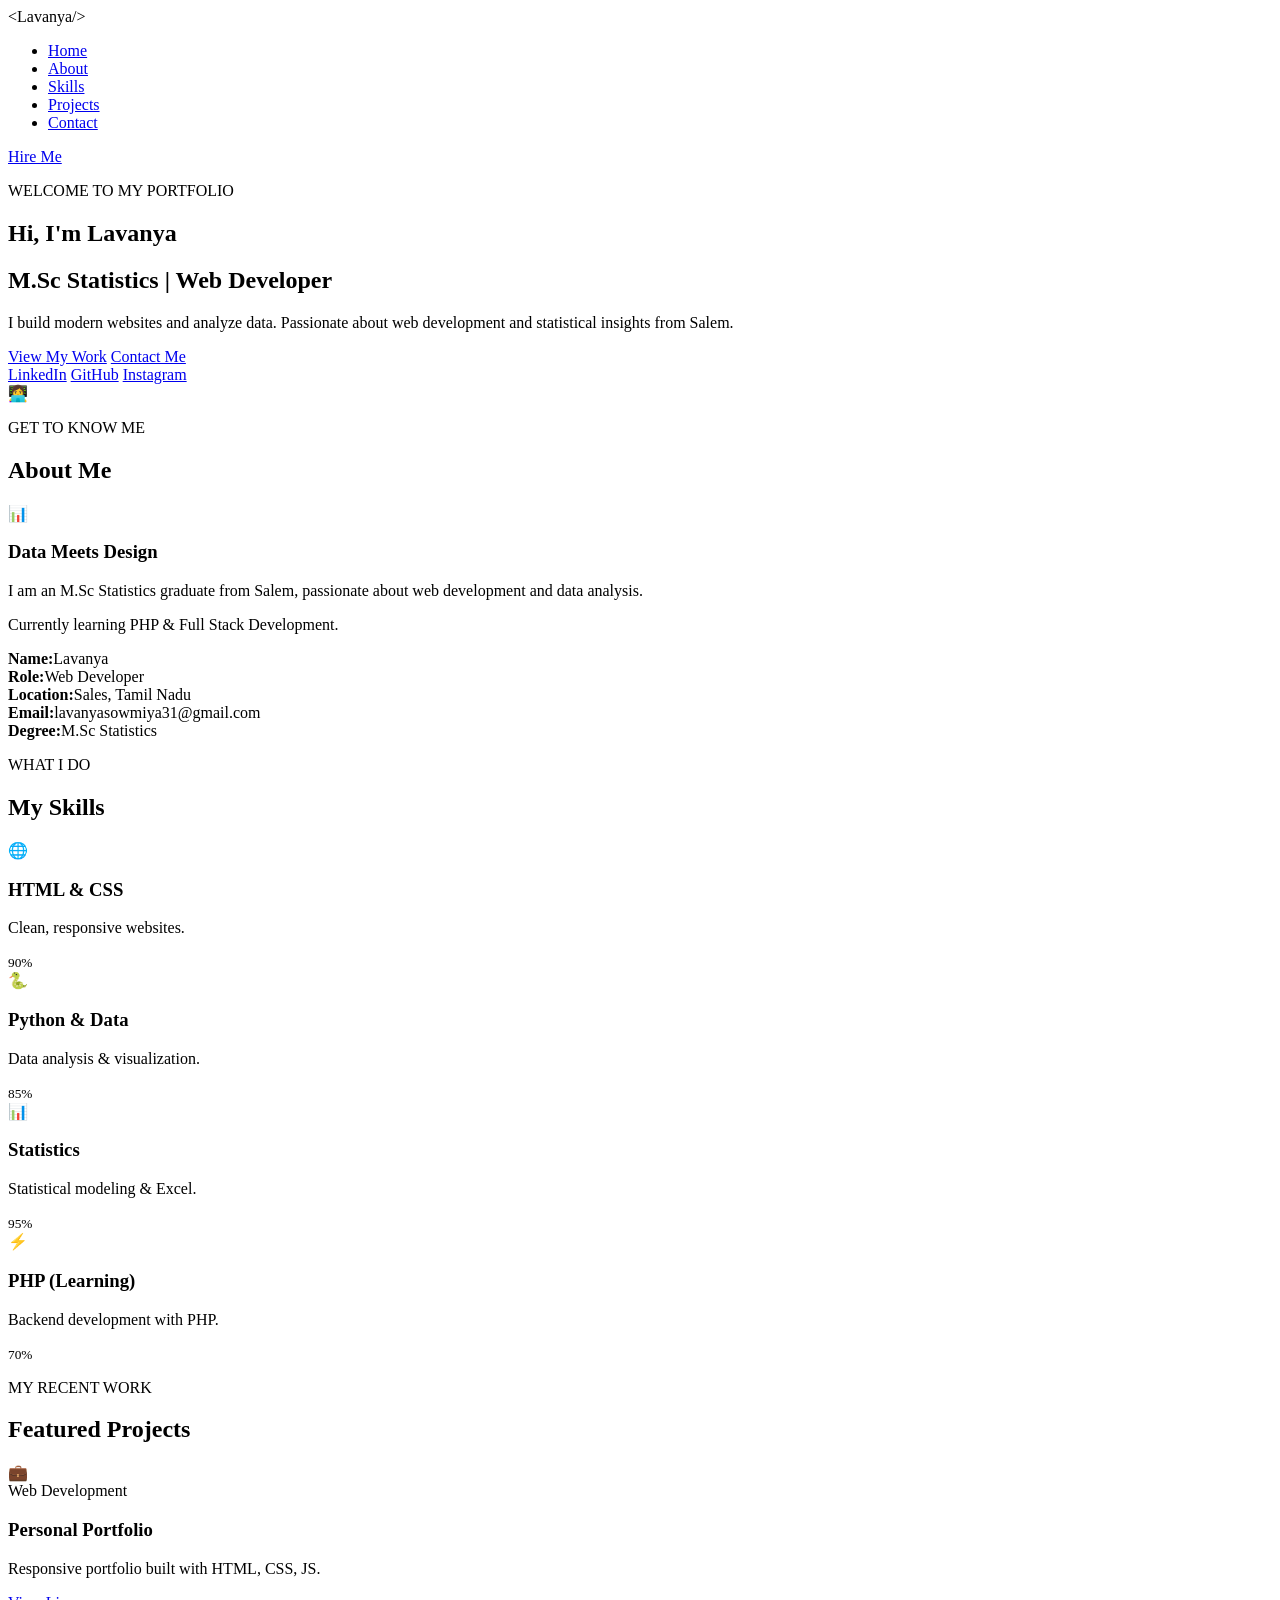
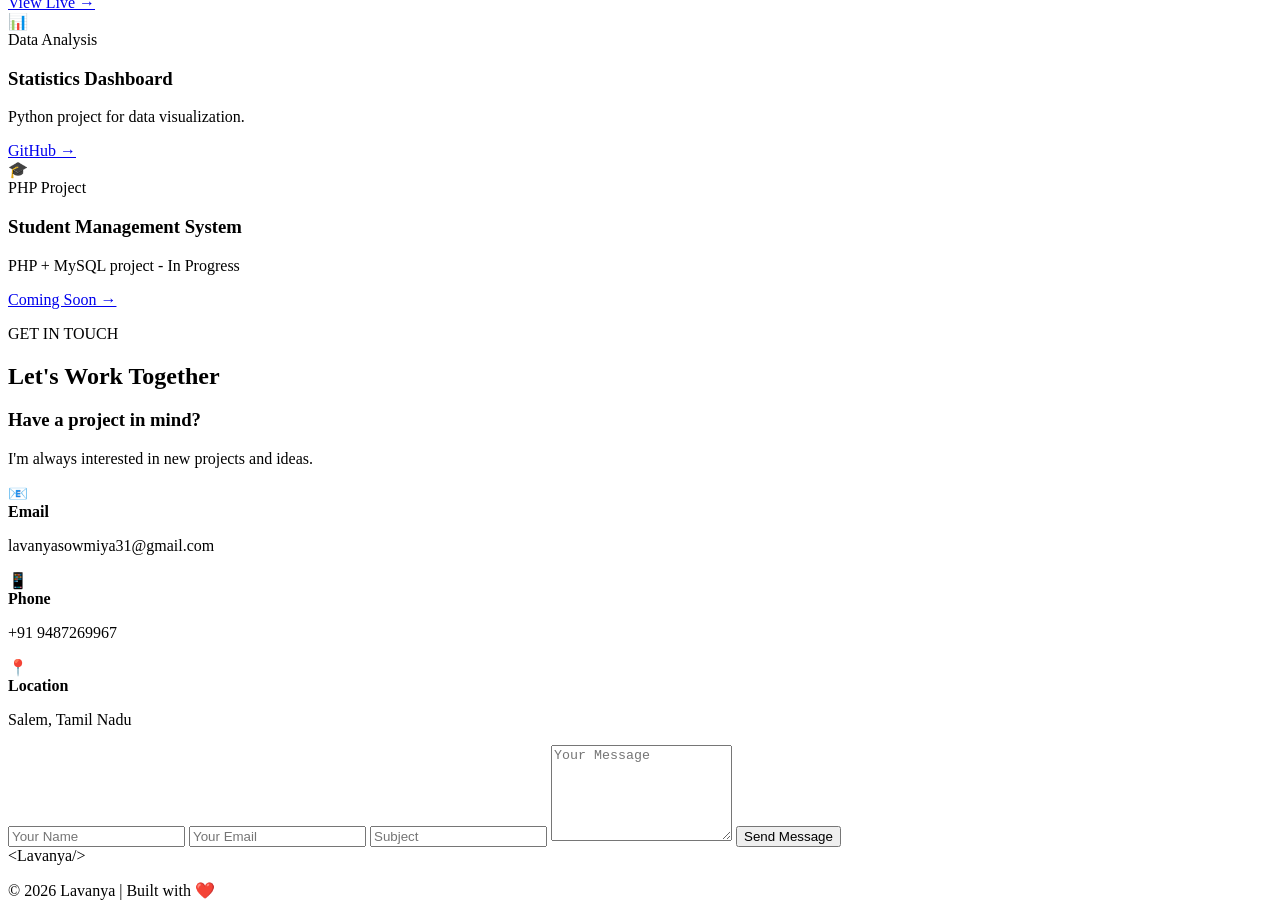
==== protfolio.html @ 8926d456 "Add files via upload" ====
<!DOCTYPE html>
<html lang="en">
<head>
    <meta charset="UTF-8">
    <meta name="viewport" content="width=device-width, initial-scale=1.0">
    <title>Lavanya | Web Developer</title>
    <link rel="stylesheet" href="protfolio.css">
</head>
<body>

    <header>
        <nav class="navbar">
            <div class="logo"><span>&lt;</span>Lavanya<span>/&gt;</span></div>
            <ul class="nav-links">
                <li><a href="#home">Home</a></li>
                <li><a href="#about">About</a></li>
                <li><a href="#skills">Skills</a></li>
                <li><a href="#projects">Projects</a></li>
                <li><a href="#contact">Contact</a></li>
            </ul>
            <a href="#contact" class="nav-button">Hire Me</a>
        </nav>
    </header>

    <section class="hero" id="home">
        <div class="hero-content">
            <p class="welcome">WELCOME TO MY PORTFOLIO</p>
            <h1>Hi, I'm <span>Lavanya</span></h1>
            <h2>M.Sc Statistics | Web Developer</h2>
            <p class="hero-text">I build modern websites and analyze data. Passionate about web development and statistical insights from Salem.</p>
            <div class="hero-buttons">
                <a href="#projects" class="btn primary">View My Work</a>
                <a href="#contact" class="btn secondary">Contact Me</a>
            </div>
            <div class="social-links">
                <a href="#">LinkedIn</a>
                <a href="#">GitHub</a>
                <a href="#">Instagram</a>
            </div>
        </div>
        <div class="hero-image">
            <div class="profile-circle"><div class="profile-icon">👩‍💻</div></div>
        </div>
    </section>

    <section class="about section" id="about">
        <div class="section-title"><p>GET TO KNOW ME</p><h2>About Me</h2></div>
        <div class="about-container">
            <div class="about-image"><div class="about-card">📊</div></div>
            <div class="about-content">
                <h3>Data Meets Design</h3>
                <p>I am an M.Sc Statistics graduate from Salem, passionate about web development and data analysis.</p>
                <p>Currently learning PHP & Full Stack Development.</p>
                <div class="about-info">
                    <div><strong>Name:</strong><span>Lavanya</span></div>
                    <div><strong>Role:</strong><span>Web Developer</span></div>
                    <div><strong>Location:</strong><span>Sales, Tamil Nadu</span></div>
                    <div><strong>Email:</strong><span>lavanyasowmiya31@gmail.com</span></div>
                    <div><strong>Degree:</strong><span>M.Sc Statistics</span></div>
                </div>
            </div>
        </div>
    </section>

    <section class="skills section" id="skills">
        <div class="section-title"><p>WHAT I DO</p><h2>My Skills</h2></div>
        <div class="skills-grid">
            <div class="skill-card"><div class="skill-icon">🌐</div><h3>HTML & CSS</h3><p>Clean, responsive websites.</p><div class="progress"><span style="width:90%;"></span></div><small>90%</small></div>
            <div class="skill-card"><div class="skill-icon">🐍</div><h3>Python & Data</h3><p>Data analysis & visualization.</p><div class="progress"><span style="width:85%;"></span></div><small>85%</small></div>
            <div class="skill-card"><div class="skill-icon">📊</div><h3>Statistics</h3><p>Statistical modeling & Excel.</p><div class="progress"><span style="width:95%;"></span></div><small>95%</small></div>
            <div class="skill-card"><div class="skill-icon">⚡</div><h3>PHP (Learning)</h3><p>Backend development with PHP.</p><div class="progress"><span style="width:70%;"></span></div><small>70%</small></div>
        </div>
    </section>

    <section class="projects section" id="projects">
        <div class="section-title"><p>MY RECENT WORK</p><h2>Featured Projects</h2></div>
        <div class="project-grid">
            <div class="project-card"><div class="project-image project-one">💼</div><div class="project-content"><span>Web Development</span><h3>Personal Portfolio</h3><p>Responsive portfolio built with HTML, CSS, JS.</p><a href="#">View Live →</a></div></div>
            <div class="project-card"><div class="project-image project-two">📊</div><div class="project-content"><span>Data Analysis</span><h3>Statistics Dashboard</h3><p>Python project for data visualization.</p><a href="#">GitHub →</a></div></div>
            <div class="project-card"><div class="project-image project-three">🎓</div><div class="project-content"><span>PHP Project</span><h3>Student Management System</h3><p>PHP + MySQL project - In Progress</p><a href="#">Coming Soon →</a></div></div>
        </div>
    </section>

    <section class="contact section" id="contact">
        <div class="section-title"><p>GET IN TOUCH</p><h2>Let's Work Together</h2></div>
        <div class="contact-container">
            <div class="contact-info">
                <h3>Have a project in mind?</h3>
                <p>I'm always interested in new projects and ideas.</p>
                <div class="contact-item">📧<div><strong>Email</strong><p>lavanyasowmiya31@gmail.com</p></div></div>
                <div class="contact-item">📱<div><strong>Phone</strong><p>+91 9487269967</p></div></div>
                <div class="contact-item">📍<div><strong>Location</strong><p>Salem, Tamil Nadu</p></div></div>
            </div>
            <form class="contact-form">
                <input type="text" placeholder="Your Name" required>
                <input type="email" placeholder="Your Email" required>
                <input type="text" placeholder="Subject">
                <textarea rows="6" placeholder="Your Message"></textarea>
                <button type="submit">Send Message</button>
            </form>
        </div>
    </section>

    <footer>
        <div class="footer-logo"><span>&lt;</span>Lavanya<span>/&gt;</span></div>
        <p>© 2026 Lavanya | Built with ❤️</p>
    </footer>

</body>
</html>
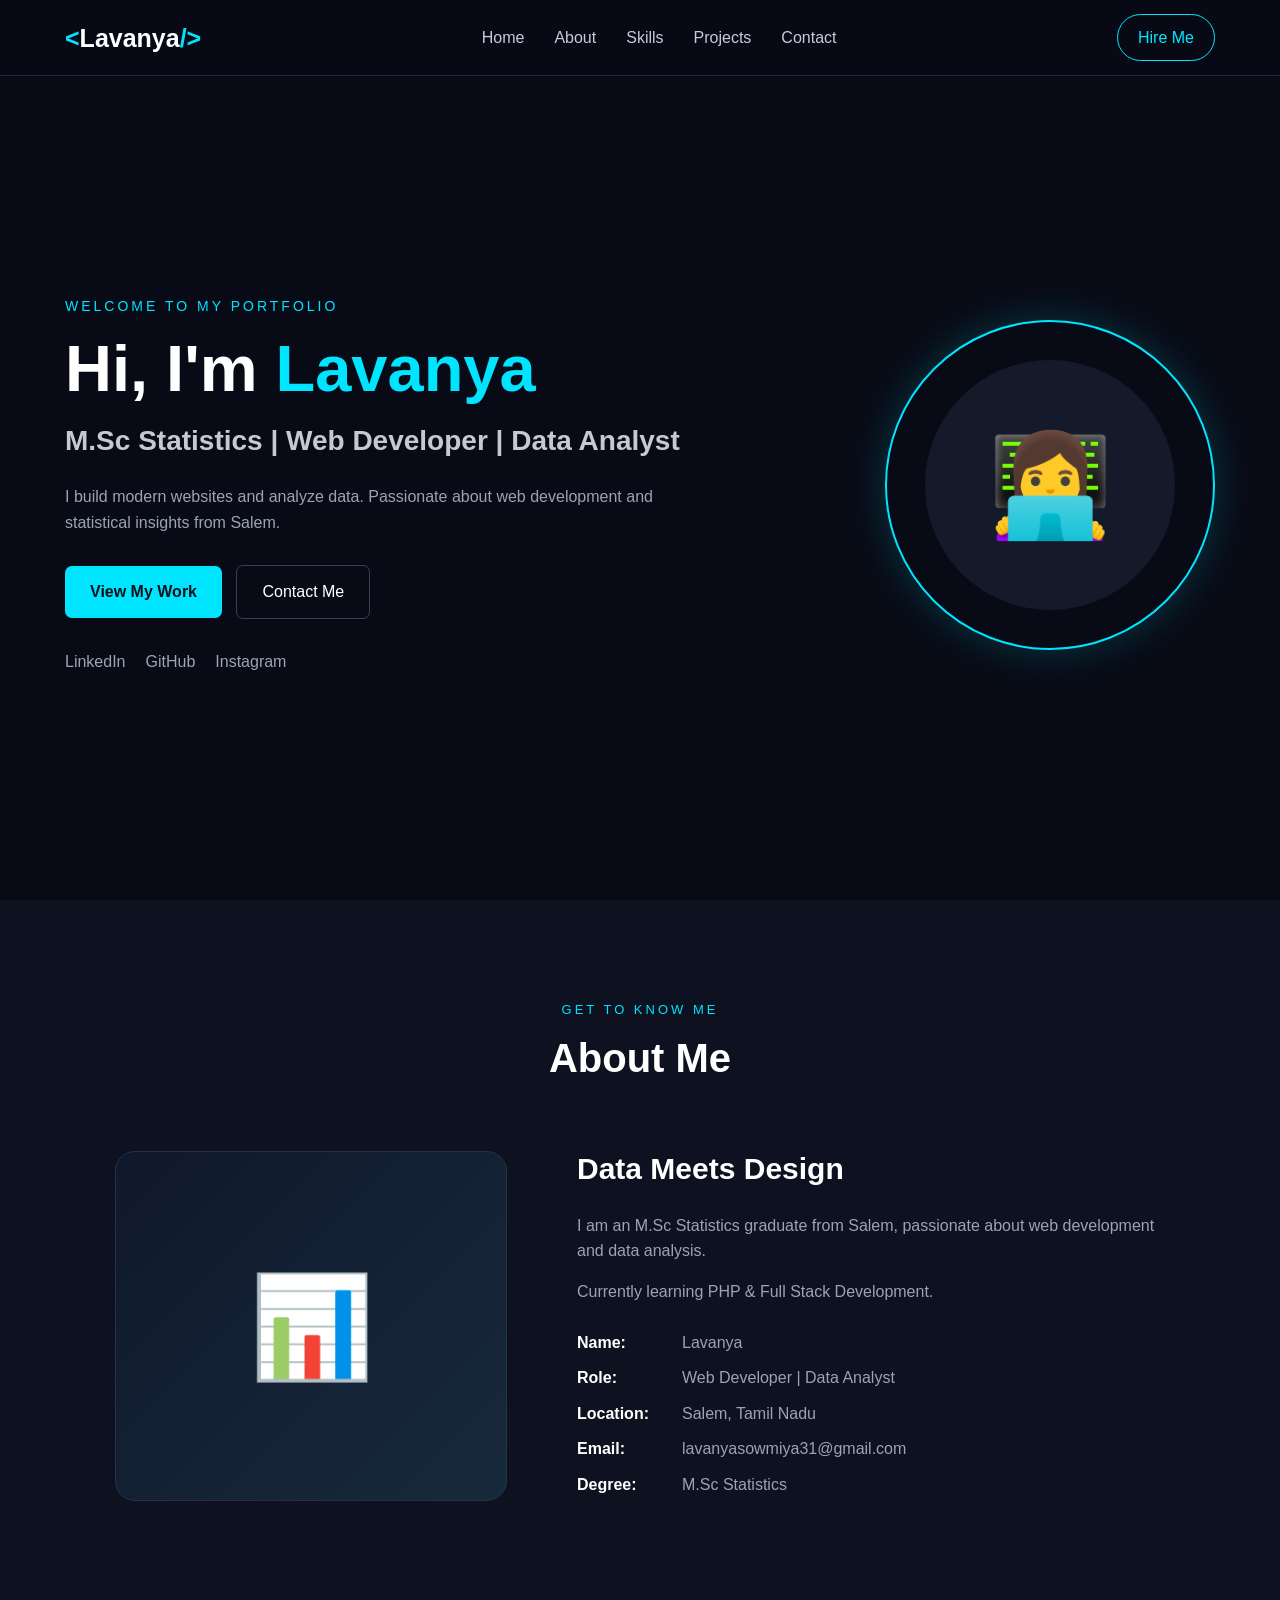
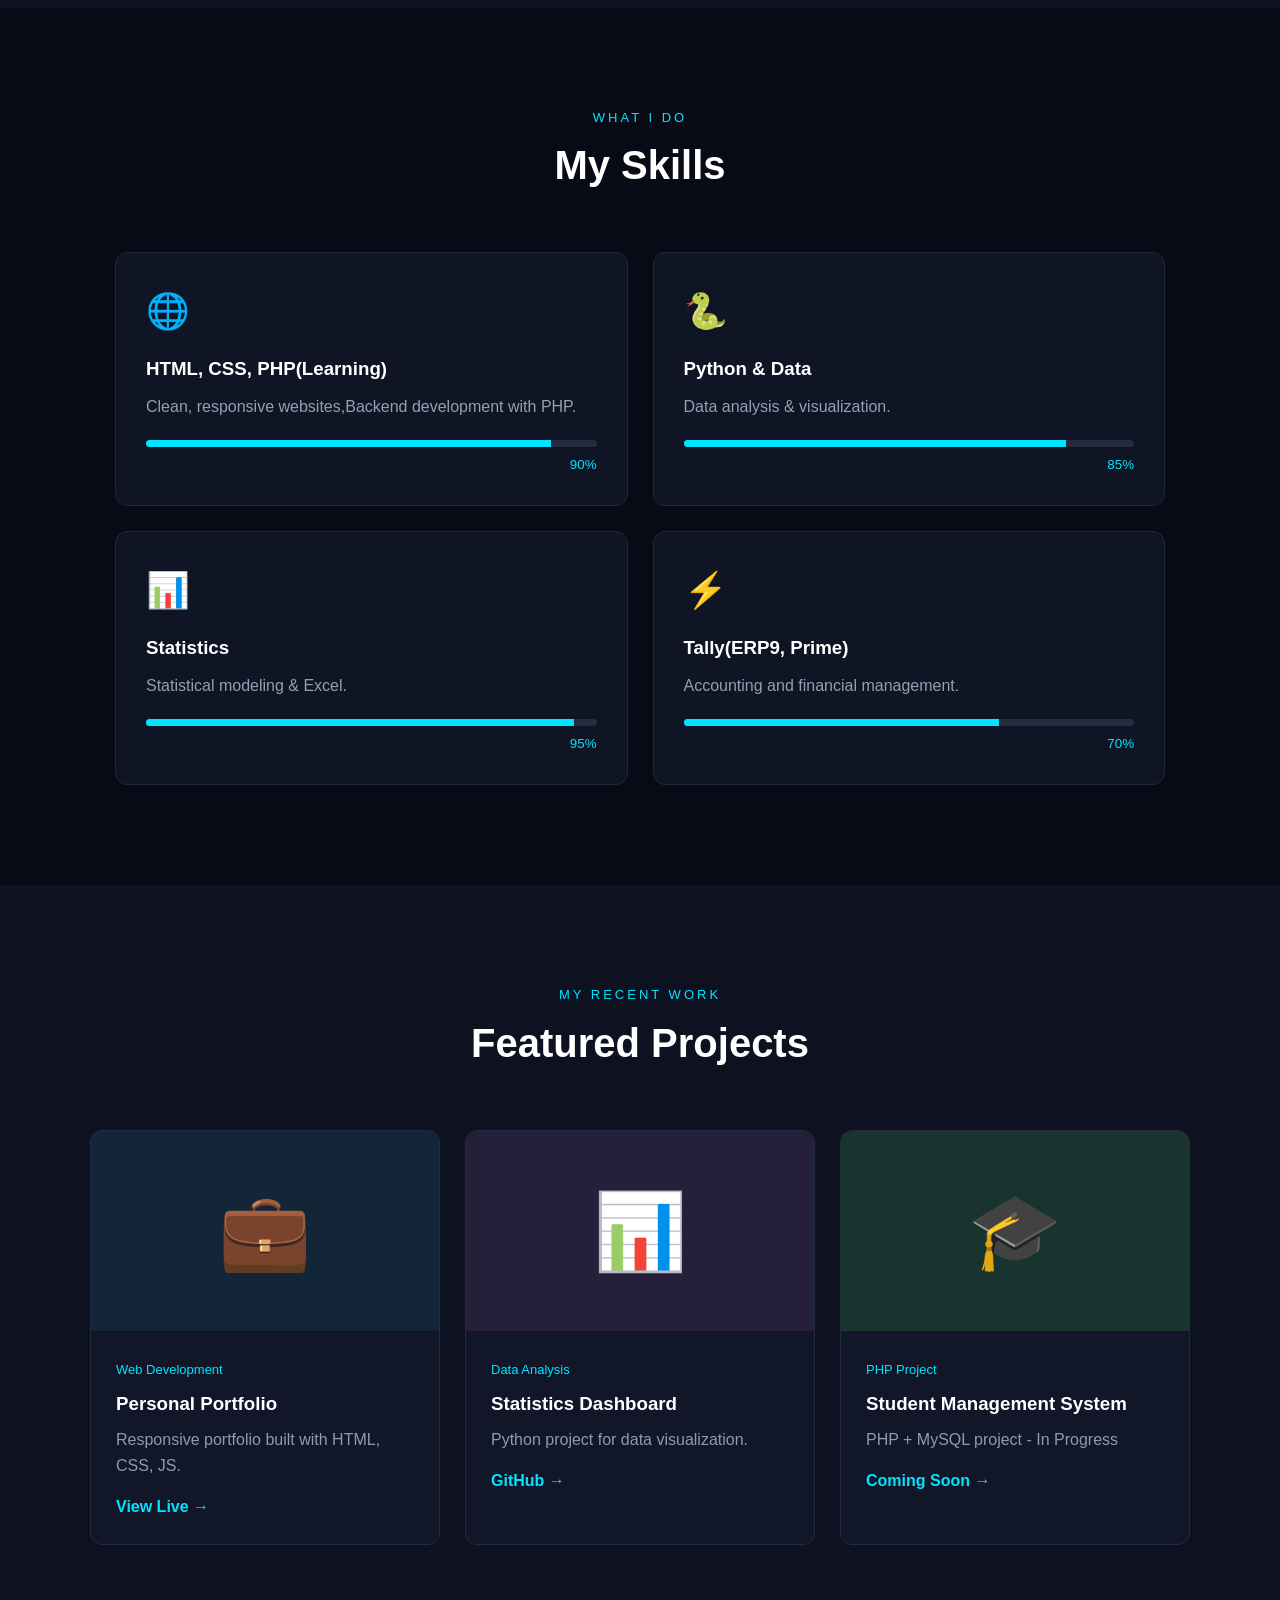
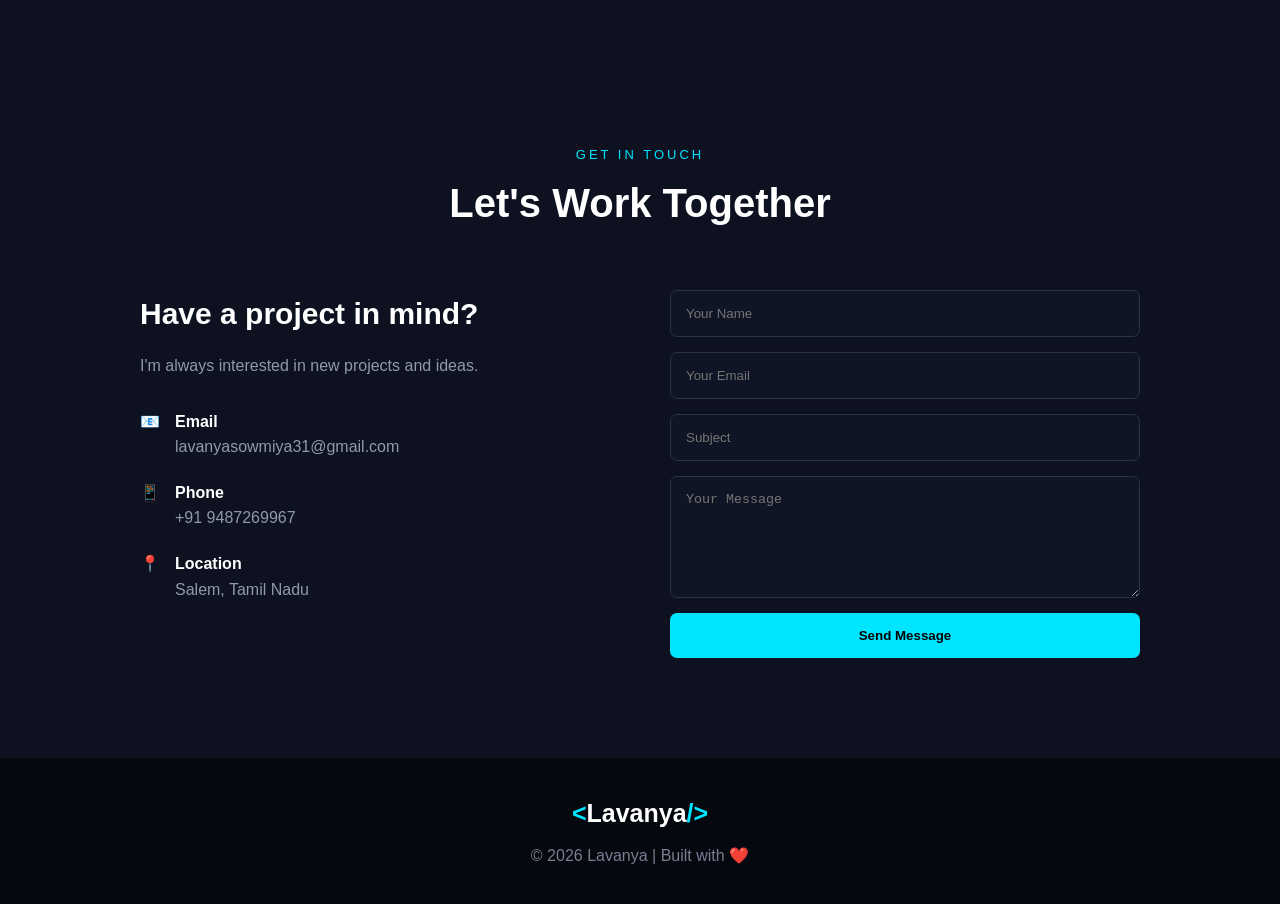
==== commit 79105070: "Add files via upload" ====
--- a/protfolio.html
+++ b/protfolio.html
@@ -26,7 +26,7 @@
         <div class="hero-content">
             <p class="welcome">WELCOME TO MY PORTFOLIO</p>
             <h1>Hi, I'm <span>Lavanya</span></h1>
-            <h2>M.Sc Statistics | Web Developer</h2>
+            <h2>M.Sc Statistics | Web Developer | Data Analyst</h2>
             <p class="hero-text">I build modern websites and analyze data. Passionate about web development and statistical insights from Salem.</p>
             <div class="hero-buttons">
                 <a href="#projects" class="btn primary">View My Work</a>
@@ -53,8 +53,8 @@
                 <p>Currently learning PHP & Full Stack Development.</p>
                 <div class="about-info">
                     <div><strong>Name:</strong><span>Lavanya</span></div>
-                    <div><strong>Role:</strong><span>Web Developer</span></div>
-                    <div><strong>Location:</strong><span>Sales, Tamil Nadu</span></div>
+                    <div><strong>Role:</strong><span>Web Developer | Data Analyst</span></div>
+                    <div><strong>Location:</strong><span>Salem, Tamil Nadu</span></div>
                     <div><strong>Email:</strong><span>lavanyasowmiya31@gmail.com</span></div>
                     <div><strong>Degree:</strong><span>M.Sc Statistics</span></div>
                 </div>
@@ -65,10 +65,10 @@
     <section class="skills section" id="skills">
         <div class="section-title"><p>WHAT I DO</p><h2>My Skills</h2></div>
         <div class="skills-grid">
-            <div class="skill-card"><div class="skill-icon">🌐</div><h3>HTML & CSS</h3><p>Clean, responsive websites.</p><div class="progress"><span style="width:90%;"></span></div><small>90%</small></div>
+            <div class="skill-card"><div class="skill-icon">🌐</div><h3>HTML, CSS, PHP(Learning)</h3><p>Clean, responsive websites,Backend development with PHP.</p><div class="progress"><span style="width:90%;"></span></div><small>90%</small></div>
             <div class="skill-card"><div class="skill-icon">🐍</div><h3>Python & Data</h3><p>Data analysis & visualization.</p><div class="progress"><span style="width:85%;"></span></div><small>85%</small></div>
             <div class="skill-card"><div class="skill-icon">📊</div><h3>Statistics</h3><p>Statistical modeling & Excel.</p><div class="progress"><span style="width:95%;"></span></div><small>95%</small></div>
-            <div class="skill-card"><div class="skill-icon">⚡</div><h3>PHP (Learning)</h3><p>Backend development with PHP.</p><div class="progress"><span style="width:70%;"></span></div><small>70%</small></div>
+            <div class="skill-card"><div class="skill-icon">⚡</div><h3>Tally(ERP9, Prime)</h3><p>Accounting and financial management.</p><div class="progress"><span style="width:70%;"></span></div><small>70%</small></div>
         </div>
     </section>
 
--- a/protfolio.css
+++ b/protfolio.css
@@ -0,0 +1,538 @@
+* {
+    margin: 0;
+    padding: 0;
+    box-sizing: border-box;
+}
+
+html {
+    scroll-behavior: smooth;
+}
+
+body {
+    font-family: Arial, Helvetica, sans-serif;
+    background: #080b16;
+    color: #ffffff;
+    line-height: 1.6;
+}
+
+a {
+    text-decoration: none;
+    color: inherit;
+}
+
+/* NAVIGATION */
+header {
+    position: fixed;
+    top: 0;
+    width: 100%;
+    z-index: 1000;
+    background: rgba(8, 11, 22, 0.95);
+    border-bottom: 1px solid #202536;
+}
+
+.navbar {
+    max-width: 1200px;
+    margin: auto;
+    height: 75px;
+    padding: 0 25px;
+    display: flex;
+    align-items: center;
+    justify-content: space-between;
+}
+
+.logo {
+    font-size: 25px;
+    font-weight: bold;
+}
+
+.logo span,
+.footer-logo span {
+    color: #00e5ff;
+}
+
+.nav-links {
+    display: flex;
+    list-style: none;
+    gap: 30px;
+}
+
+.nav-links a {
+    color: #c8ccda;
+    transition: 0.3s;
+}
+
+.nav-links a:hover {
+    color: #00e5ff;
+}
+
+.nav-button {
+    padding: 10px 20px;
+    border: 1px solid #00e5ff;
+    border-radius: 25px;
+    color: #00e5ff;
+}
+
+/* HERO */
+.hero {
+    min-height: 100vh;
+    max-width: 1200px;
+    margin: auto;
+    padding: 150px 25px 80px;
+    display: flex;
+    align-items: center;
+    justify-content: space-between;
+    gap: 50px;
+}
+
+.hero-content {
+    max-width: 650px;
+}
+
+.welcome {
+    color: #00e5ff;
+    letter-spacing: 3px;
+    font-size: 14px;
+    margin-bottom: 15px;
+}
+
+.hero h1 {
+    font-size: 65px;
+    line-height: 1.1;
+}
+
+.hero h1 span {
+    color: #00e5ff;
+}
+
+.hero h2 {
+    margin-top: 15px;
+    color: #c6c9d4;
+    font-size: 28px;
+}
+
+.hero-text {
+    margin-top: 20px;
+    color: #9ca3b5;
+    max-width: 600px;
+}
+
+.hero-buttons {
+    margin-top: 30px;
+}
+
+.btn {
+    display: inline-block;
+    padding: 13px 25px;
+    border-radius: 7px;
+    margin-right: 10px;
+    transition: 0.3s;
+}
+
+.primary {
+    background: #00e5ff;
+    color: #061018;
+    font-weight: bold;
+}
+
+.primary:hover {
+    transform: translateY(-3px);
+}
+
+.secondary {
+    border: 1px solid #394052;
+    color: white;
+}
+
+.secondary:hover {
+    border-color: #00e5ff;
+    color: #00e5ff;
+}
+
+.social-links {
+    margin-top: 30px;
+    display: flex;
+    gap: 20px;
+    color: #9ca3b5;
+}
+
+.social-links a:hover {
+    color: #00e5ff;
+}
+
+.hero-image {
+    display: flex;
+    justify-content: center;
+    align-items: center;
+}
+
+.profile-circle {
+    width: 330px;
+    height: 330px;
+    border-radius: 50%;
+    display: flex;
+    justify-content: center;
+    align-items: center;
+    border: 2px solid #00e5ff;
+    box-shadow: 0 0 40px rgba(0, 229, 255, 0.2);
+}
+
+.profile-icon {
+    width: 250px;
+    height: 250px;
+    border-radius: 50%;
+    display: flex;
+    align-items: center;
+    justify-content: center;
+    font-size: 100px;
+    background: #151a2b;
+}
+
+/* SECTION */
+.section {
+    padding: 100px 25px;
+}
+
+.section-title {
+    text-align: center;
+    margin-bottom: 55px;
+}
+
+.section-title p {
+    color: #00e5ff;
+    font-size: 13px;
+    letter-spacing: 3px;
+}
+
+.section-title h2 {
+    font-size: 40px;
+    margin-top: 5px;
+}
+
+/* ABOUT */
+.about {
+    background: #0d1120;
+}
+
+.about-container {
+    max-width: 1050px;
+    margin: auto;
+    display: grid;
+    grid-template-columns: 1fr 1.5fr;
+    gap: 70px;
+    align-items: center;
+}
+
+.about-card {
+    height: 350px;
+    display: flex;
+    align-items: center;
+    justify-content: center;
+    border-radius: 20px;
+    font-size: 100px;
+    background: linear-gradient(135deg, #10182b, #172a3c);
+    border: 1px solid #263148;
+}
+
+.about-content h3 {
+    font-size: 30px;
+    margin-bottom: 20px;
+}
+
+.about-content p {
+    color: #9ca3b5;
+    margin-bottom: 15px;
+}
+
+.about-info {
+    margin-top: 25px;
+}
+
+.about-info div {
+    display: flex;
+    gap: 15px;
+    margin-bottom: 10px;
+}
+
+.about-info strong {
+    width: 90px;
+    color: white;
+}
+
+.about-info span {
+    color: #9ca3b5;
+}
+
+/* SKILLS */
+.skills-grid {
+    max-width: 1050px;
+    margin: auto;
+    display: grid;
+    grid-template-columns: repeat(2, 1fr);
+    gap: 25px;
+}
+
+.skill-card {
+    padding: 30px;
+    background: #101525;
+    border: 1px solid #20283b;
+    border-radius: 12px;
+    transition: 0.3s;
+}
+
+.skill-card:hover {
+    transform: translateY(-5px);
+    border-color: #00e5ff;
+}
+
+.skill-icon {
+    font-size: 35px;
+}
+
+.skill-card h3 {
+    margin: 15px 0 10px;
+}
+
+.skill-card p {
+    color: #969eaf;
+    margin-bottom: 20px;
+}
+
+.progress {
+    height: 7px;
+    background: #252c3d;
+    border-radius: 10px;
+    overflow: hidden;
+}
+
+.progress span {
+    display: block;
+    height: 100%;
+    background: #00e5ff;
+}
+
+.skill-card small {
+    display: block;
+    text-align: right;
+    margin-top: 7px;
+    color: #00e5ff;
+}
+
+/* PROJECTS */
+.projects {
+    background: #0d1120;
+}
+
+.project-grid {
+    max-width: 1100px;
+    margin: auto;
+    display: grid;
+    grid-template-columns: repeat(3, 1fr);
+    gap: 25px;
+}
+
+.project-card {
+    overflow: hidden;
+    background: #111728;
+    border-radius: 12px;
+    border: 1px solid #222c40;
+    transition: 0.3s;
+}
+
+.project-card:hover {
+    transform: translateY(-8px);
+    border-color: #00e5ff;
+}
+
+.project-image {
+    height: 200px;
+    display: flex;
+    align-items: center;
+    justify-content: center;
+    font-size: 75px;
+}
+
+.project-one {
+    background: #132638;
+}
+
+.project-two {
+    background: #261f3a;
+}
+
+.project-three {
+    background: #19332f;
+}
+
+.project-content {
+    padding: 25px;
+}
+
+.project-content span {
+    color: #00e5ff;
+    font-size: 13px;
+}
+
+.project-content h3 {
+    margin: 8px 0;
+}
+
+.project-content p {
+    color: #9299aa;
+    margin-bottom: 15px;
+}
+
+.project-content a {
+    color: #00e5ff;
+    font-weight: bold;
+}
+
+/* CONTACT */
+.contact {
+    background: #0d1120;
+}
+
+.contact-container {
+    max-width: 1000px;
+    margin: auto;
+    display: grid;
+    grid-template-columns: 1fr 1fr;
+    gap: 60px;
+}
+
+.contact-info h3 {
+    font-size: 30px;
+    margin-bottom: 15px;
+}
+
+.contact-info > p {
+    color: #9299aa;
+    margin-bottom: 30px;
+}
+
+.contact-item {
+    display: flex;
+    gap: 15px;
+    margin: 20px 0;
+}
+
+.contact-item > div {
+    flex: 1;
+}
+
+.contact-item p {
+    color: #9299aa;
+}
+
+.contact-form {
+    display: flex;
+    flex-direction: column;
+    gap: 15px;
+}
+
+.contact-form input,
+.contact-form textarea {
+    width: 100%;
+    padding: 15px;
+    border: 1px solid #293248;
+    border-radius: 7px;
+    background: #101525;
+    color: white;
+    outline: none;
+}
+
+.contact-form input:focus,
+.contact-form textarea:focus {
+    border-color: #00e5ff;
+}
+
+.contact-form button {
+    padding: 15px;
+    border: none;
+    border-radius: 7px;
+    background: #00e5ff;
+    font-weight: bold;
+    cursor: pointer;
+}
+
+.contact-form button:hover {
+    opacity: 0.85;
+}
+
+/* FOOTER */
+footer {
+    padding: 35px 20px;
+    text-align: center;
+    background: #060810;
+    color: #777f91;
+}
+
+.footer-logo {
+    color: white;
+    font-size: 25px;
+    font-weight: bold;
+    margin-bottom: 10px;
+}
+
+footer a {
+    margin: 10px;
+}
+
+footer a:hover {
+    color: #00e5ff;
+}
+
+/* RESPONSIVE */
+@media (max-width: 900px) {
+    .nav-links {
+        display: none;
+    }
+    .hero {
+        flex-direction: column;
+        text-align: center;
+        padding-top: 130px;
+    }
+    .hero-text {
+        margin-left: auto;
+        margin-right: auto;
+    }
+    .social-links {
+        justify-content: center;
+    }
+    .about-container {
+        grid-template-columns: 1fr;
+    }
+    .project-grid {
+        grid-template-columns: 1fr 1fr;
+    }
+    .contact-container {
+        grid-template-columns: 1fr;
+    }
+}
+
+@media (max-width: 600px) {
+    .hero h1 {
+        font-size: 45px;
+    }
+    .hero h2 {
+        font-size: 22px;
+    }
+    .profile-circle {
+        width: 250px;
+        height: 250px;
+    }
+    .profile-icon {
+        width: 190px;
+        height: 190px;
+        font-size: 70px;
+    }
+    .skills-grid,
+    .project-grid {
+        grid-template-columns: 1fr;
+    }
+    .section-title h2 {
+        font-size: 32px;
+    }
+    .nav-button {
+        display: none;
+    }
+}
